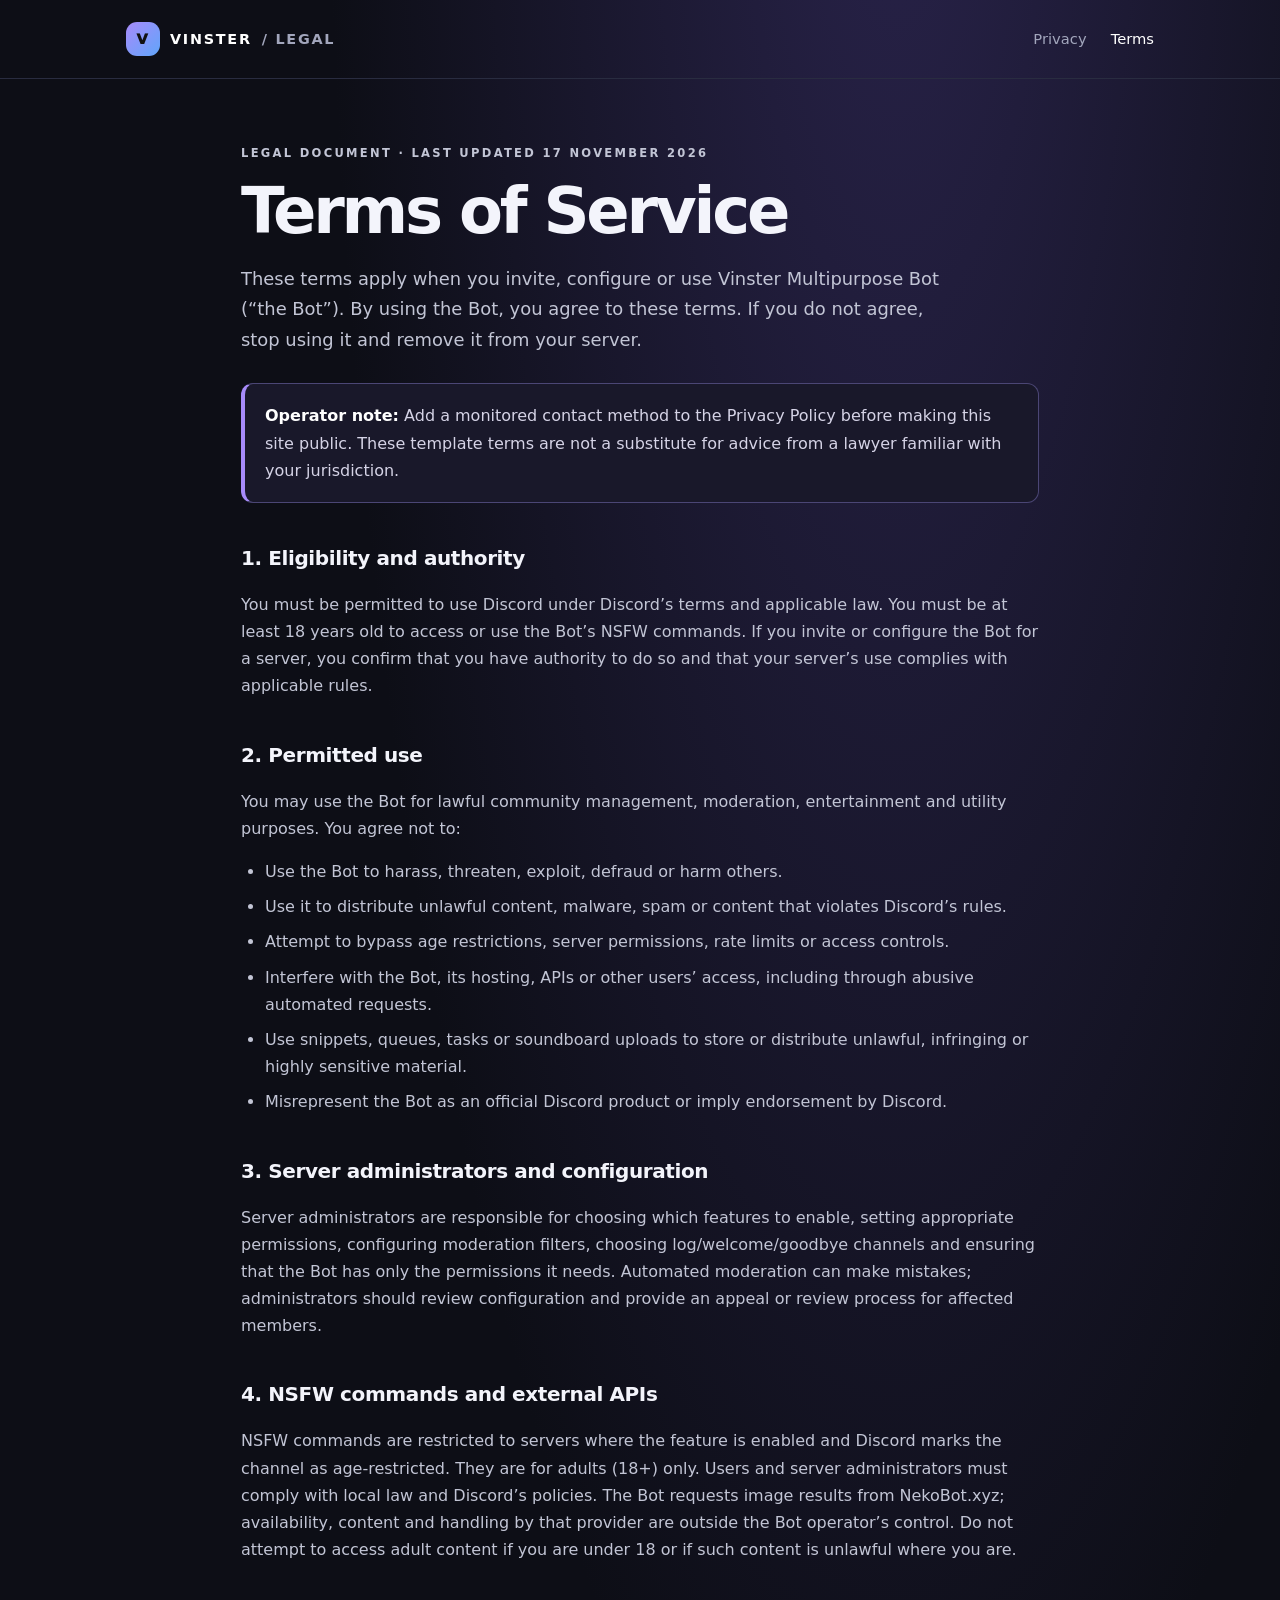
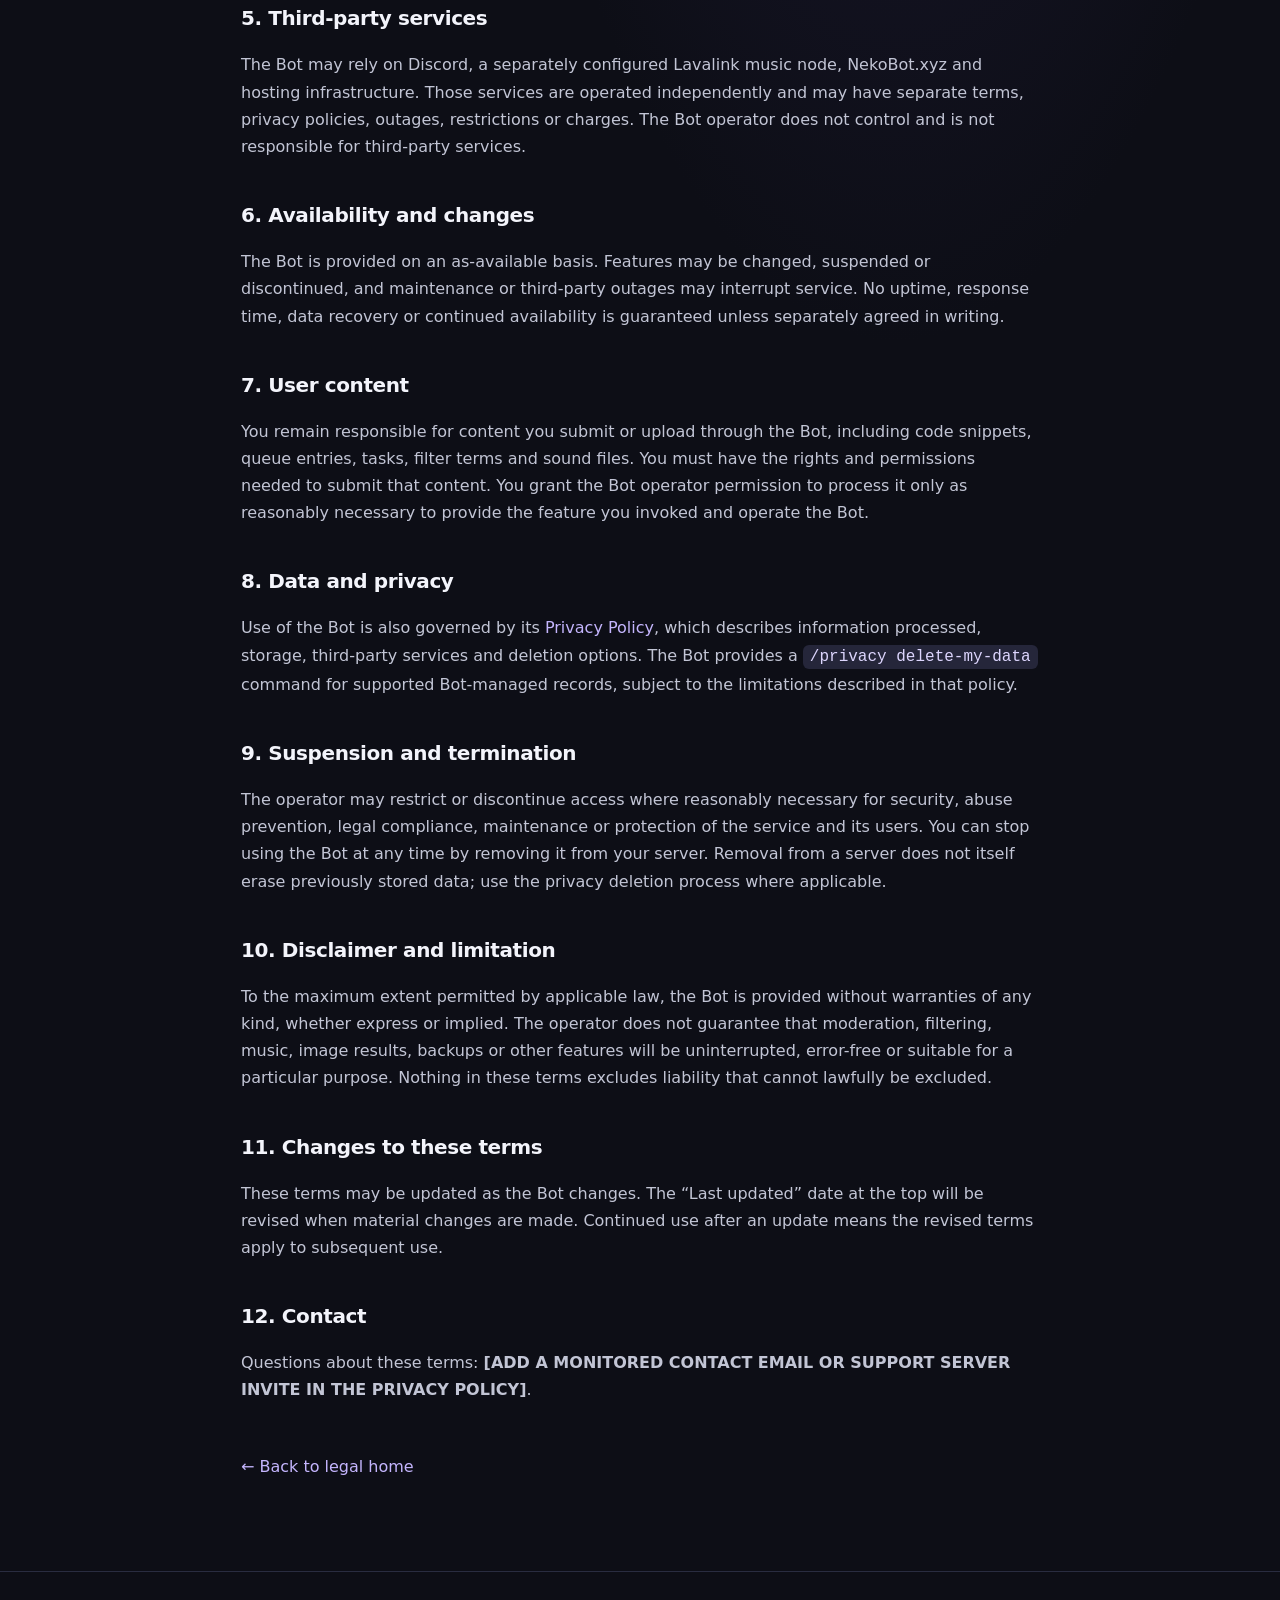
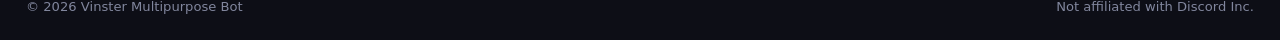
==== terms.html @ ea8d3229 "Add files via upload" ====
<!doctype html><html lang="en"><head><meta charset="utf-8"><meta name="viewport" content="width=device-width,initial-scale=1"><meta name="theme-color" content="#10111b"><title>Terms of Service — Vinster Multipurpose Bot</title><link rel="stylesheet" href="styles.css"></head><body>
<header class="top"><nav><a class="brand" href="index.html"><span class="mark">V</span> VINSTER <span class="muted">/ LEGAL</span></a><div class="navlinks"><a href="privacy.html">Privacy</a><a class="active" href="terms.html">Terms</a></div></nav></header>
<main class="document"><p class="eyebrow">LEGAL DOCUMENT · LAST UPDATED 17 NOVEMBER 2026</p><h1>Terms of Service</h1><p class="lead">These terms apply when you invite, configure or use Vinster Multipurpose Bot (“the Bot”). By using the Bot, you agree to these terms. If you do not agree, stop using it and remove it from your server.</p>
<div class="notice"><strong>Operator note:</strong> Add a monitored contact method to the Privacy Policy before making this site public. These template terms are not a substitute for advice from a lawyer familiar with your jurisdiction.</div>
<h2>1. Eligibility and authority</h2><p>You must be permitted to use Discord under Discord’s terms and applicable law. You must be at least 18 years old to access or use the Bot’s NSFW commands. If you invite or configure the Bot for a server, you confirm that you have authority to do so and that your server’s use complies with applicable rules.</p>
<h2>2. Permitted use</h2><p>You may use the Bot for lawful community management, moderation, entertainment and utility purposes. You agree not to:</p><ul><li>Use the Bot to harass, threaten, exploit, defraud or harm others.</li><li>Use it to distribute unlawful content, malware, spam or content that violates Discord’s rules.</li><li>Attempt to bypass age restrictions, server permissions, rate limits or access controls.</li><li>Interfere with the Bot, its hosting, APIs or other users’ access, including through abusive automated requests.</li><li>Use snippets, queues, tasks or soundboard uploads to store or distribute unlawful, infringing or highly sensitive material.</li><li>Misrepresent the Bot as an official Discord product or imply endorsement by Discord.</li></ul>
<h2>3. Server administrators and configuration</h2><p>Server administrators are responsible for choosing which features to enable, setting appropriate permissions, configuring moderation filters, choosing log/welcome/goodbye channels and ensuring that the Bot has only the permissions it needs. Automated moderation can make mistakes; administrators should review configuration and provide an appeal or review process for affected members.</p>
<h2>4. NSFW commands and external APIs</h2><p>NSFW commands are restricted to servers where the feature is enabled and Discord marks the channel as age-restricted. They are for adults (18+) only. Users and server administrators must comply with local law and Discord’s policies. The Bot requests image results from NekoBot.xyz; availability, content and handling by that provider are outside the Bot operator’s control. Do not attempt to access adult content if you are under 18 or if such content is unlawful where you are.</p>
<h2>5. Third-party services</h2><p>The Bot may rely on Discord, a separately configured Lavalink music node, NekoBot.xyz and hosting infrastructure. Those services are operated independently and may have separate terms, privacy policies, outages, restrictions or charges. The Bot operator does not control and is not responsible for third-party services.</p>
<h2>6. Availability and changes</h2><p>The Bot is provided on an as-available basis. Features may be changed, suspended or discontinued, and maintenance or third-party outages may interrupt service. No uptime, response time, data recovery or continued availability is guaranteed unless separately agreed in writing.</p>
<h2>7. User content</h2><p>You remain responsible for content you submit or upload through the Bot, including code snippets, queue entries, tasks, filter terms and sound files. You must have the rights and permissions needed to submit that content. You grant the Bot operator permission to process it only as reasonably necessary to provide the feature you invoked and operate the Bot.</p>
<h2>8. Data and privacy</h2><p>Use of the Bot is also governed by its <a href="privacy.html">Privacy Policy</a>, which describes information processed, storage, third-party services and deletion options. The Bot provides a <code>/privacy delete-my-data</code> command for supported Bot-managed records, subject to the limitations described in that policy.</p>
<h2>9. Suspension and termination</h2><p>The operator may restrict or discontinue access where reasonably necessary for security, abuse prevention, legal compliance, maintenance or protection of the service and its users. You can stop using the Bot at any time by removing it from your server. Removal from a server does not itself erase previously stored data; use the privacy deletion process where applicable.</p>
<h2>10. Disclaimer and limitation</h2><p>To the maximum extent permitted by applicable law, the Bot is provided without warranties of any kind, whether express or implied. The operator does not guarantee that moderation, filtering, music, image results, backups or other features will be uninterrupted, error-free or suitable for a particular purpose. Nothing in these terms excludes liability that cannot lawfully be excluded.</p>
<h2>11. Changes to these terms</h2><p>These terms may be updated as the Bot changes. The “Last updated” date at the top will be revised when material changes are made. Continued use after an update means the revised terms apply to subsequent use.</p>
<h2>12. Contact</h2><p>Questions about these terms: <strong>[ADD A MONITORED CONTACT EMAIL OR SUPPORT SERVER INVITE IN THE PRIVACY POLICY]</strong>.</p>
<p class="back"><a href="index.html">← Back to legal home</a></p></main><footer><span>© 2026 Vinster Multipurpose Bot</span><span>Not affiliated with Discord Inc.</span></footer></body></html>
---- styles.css ----
:root{color-scheme:dark;--bg:#0d0e16;--panel:#151725;--line:#292c40;--text:#f3f4fb;--muted:#a2a6bc;--accent:#a78bfa;--accent2:#60a5fa}*{box-sizing:border-box}body{margin:0;background:radial-gradient(ellipse at 70% -10%,#29234b 0,transparent 45%),var(--bg);color:var(--text);font:16px/1.7 Inter,ui-sans-serif,system-ui,-apple-system,Segoe UI,sans-serif}a{color:#c4b5fd;text-decoration:none}a:hover{color:#fff}nav{max-width:1080px;margin:auto;padding:22px 26px;display:flex;align-items:center;justify-content:space-between}.brand{font-weight:900;letter-spacing:.12em;color:#fff;font-size:.9rem;display:flex;align-items:center;gap:10px}.mark{display:grid;place-items:center;width:34px;height:34px;border-radius:11px;background:linear-gradient(135deg,var(--accent),var(--accent2));color:#111;font-weight:950}.muted{color:var(--muted)}.navlinks{display:flex;gap:24px;font-size:.92rem}.navlinks a{color:var(--muted)}.navlinks a:hover,.navlinks .active{color:#fff}.hero{min-height:490px;border-bottom:1px solid var(--line)}.hero-content{max-width:1080px;margin:0 auto;padding:85px 26px 100px}.eyebrow{font-size:.72rem;font-weight:800;letter-spacing:.2em;color:var(--accent);text-transform:uppercase}.hero h1{font-size:clamp(3rem,7vw,5.7rem);line-height:1.02;letter-spacing:-.06em;margin:18px 0}.hero h1 span{background:linear-gradient(90deg,#c4b5fd,#7dd3fc);background-clip:text;color:transparent}.lead{font-size:1.12rem;color:#b9bdd0;max-width:720px}.actions{display:flex;gap:12px;flex-wrap:wrap;margin-top:30px}.button{padding:12px 18px;border-radius:12px;font-weight:750}.primary{background:linear-gradient(110deg,#a78bfa,#60a5fa);color:#111}.secondary{border:1px solid #454861;color:#f3f4fb}.cards{max-width:1080px;margin:55px auto 90px;padding:0 26px;display:grid;grid-template-columns:repeat(2,minmax(0,1fr));gap:18px}.card{padding:28px;border:1px solid var(--line);border-radius:20px;background:linear-gradient(145deg,#191b2c,#121420);color:var(--text);transition:transform .2s,border-color .2s}.card:hover{transform:translateY(-3px);border-color:#7770b8}.icon{font-size:2rem;color:var(--accent)}.card h2{margin:10px 0 4px}.card p{color:var(--muted);min-height:76px}.card span{font-weight:750;color:#c4b5fd}.top{border-bottom:1px solid var(--line)}.document{max-width:850px;margin:65px auto 90px;padding:0 26px}.document h1{font-size:clamp(2.5rem,6vw,4rem);letter-spacing:-.05em;line-height:1.1;margin:12px 0 18px}.document h2{font-size:1.25rem;margin:38px 0 8px;letter-spacing:-.02em}.document p,.document li{color:#c2c5d5}.document ul{padding-left:24px}.document li{margin:8px 0}.notice{margin:28px 0;padding:18px 20px;border:1px solid #4b4675;border-left:4px solid var(--accent);border-radius:12px;background:#19182a;color:#d5d3e6}.notice strong{color:#fff}.document code{background:#25263a;padding:3px 7px;border-radius:6px;color:#ddd6fe}.back{margin-top:50px}footer{border-top:1px solid var(--line);padding:24px 26px;display:flex;justify-content:space-between;gap:12px;flex-wrap:wrap;color:#81869d;font-size:.82rem;max-width:100%} @media(max-width:650px){.cards{grid-template-columns:1fr}.hero-content{padding-top:65px}.card p{min-height:0}.navlinks{gap:14px}}
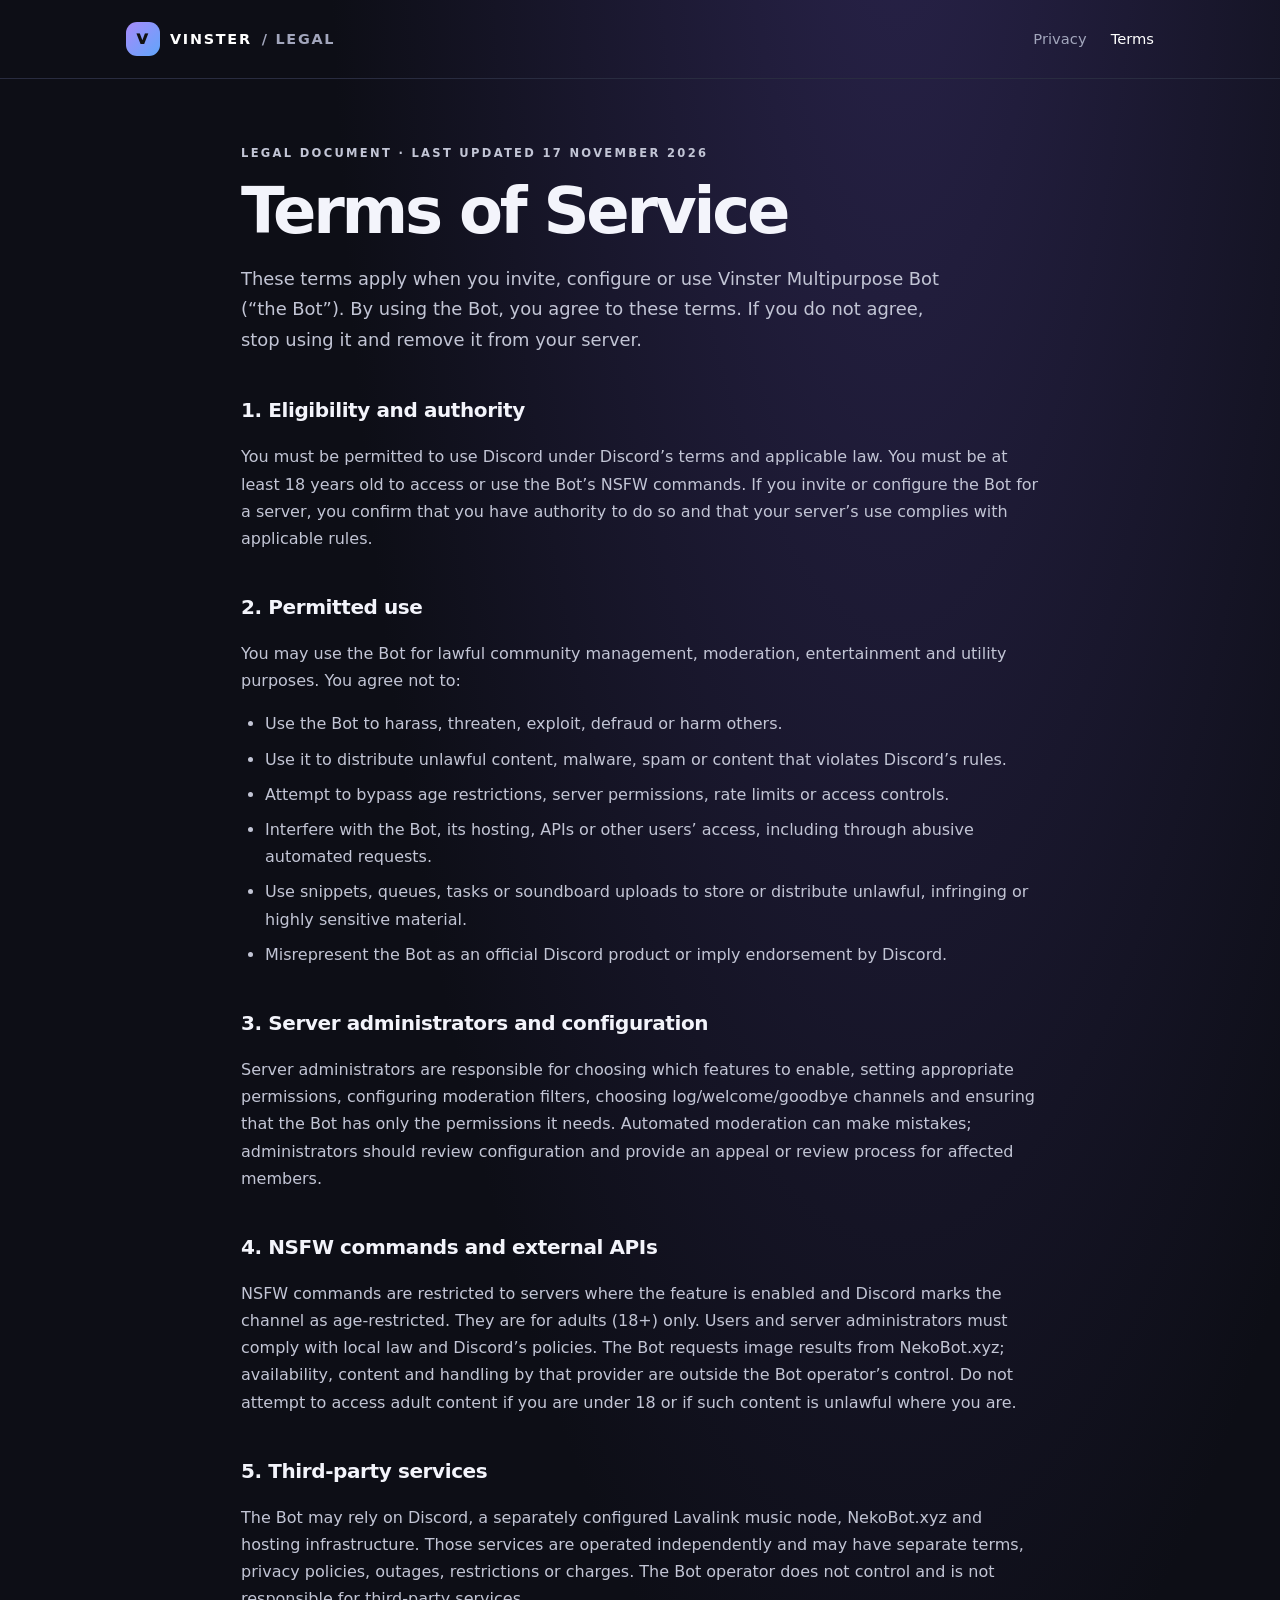
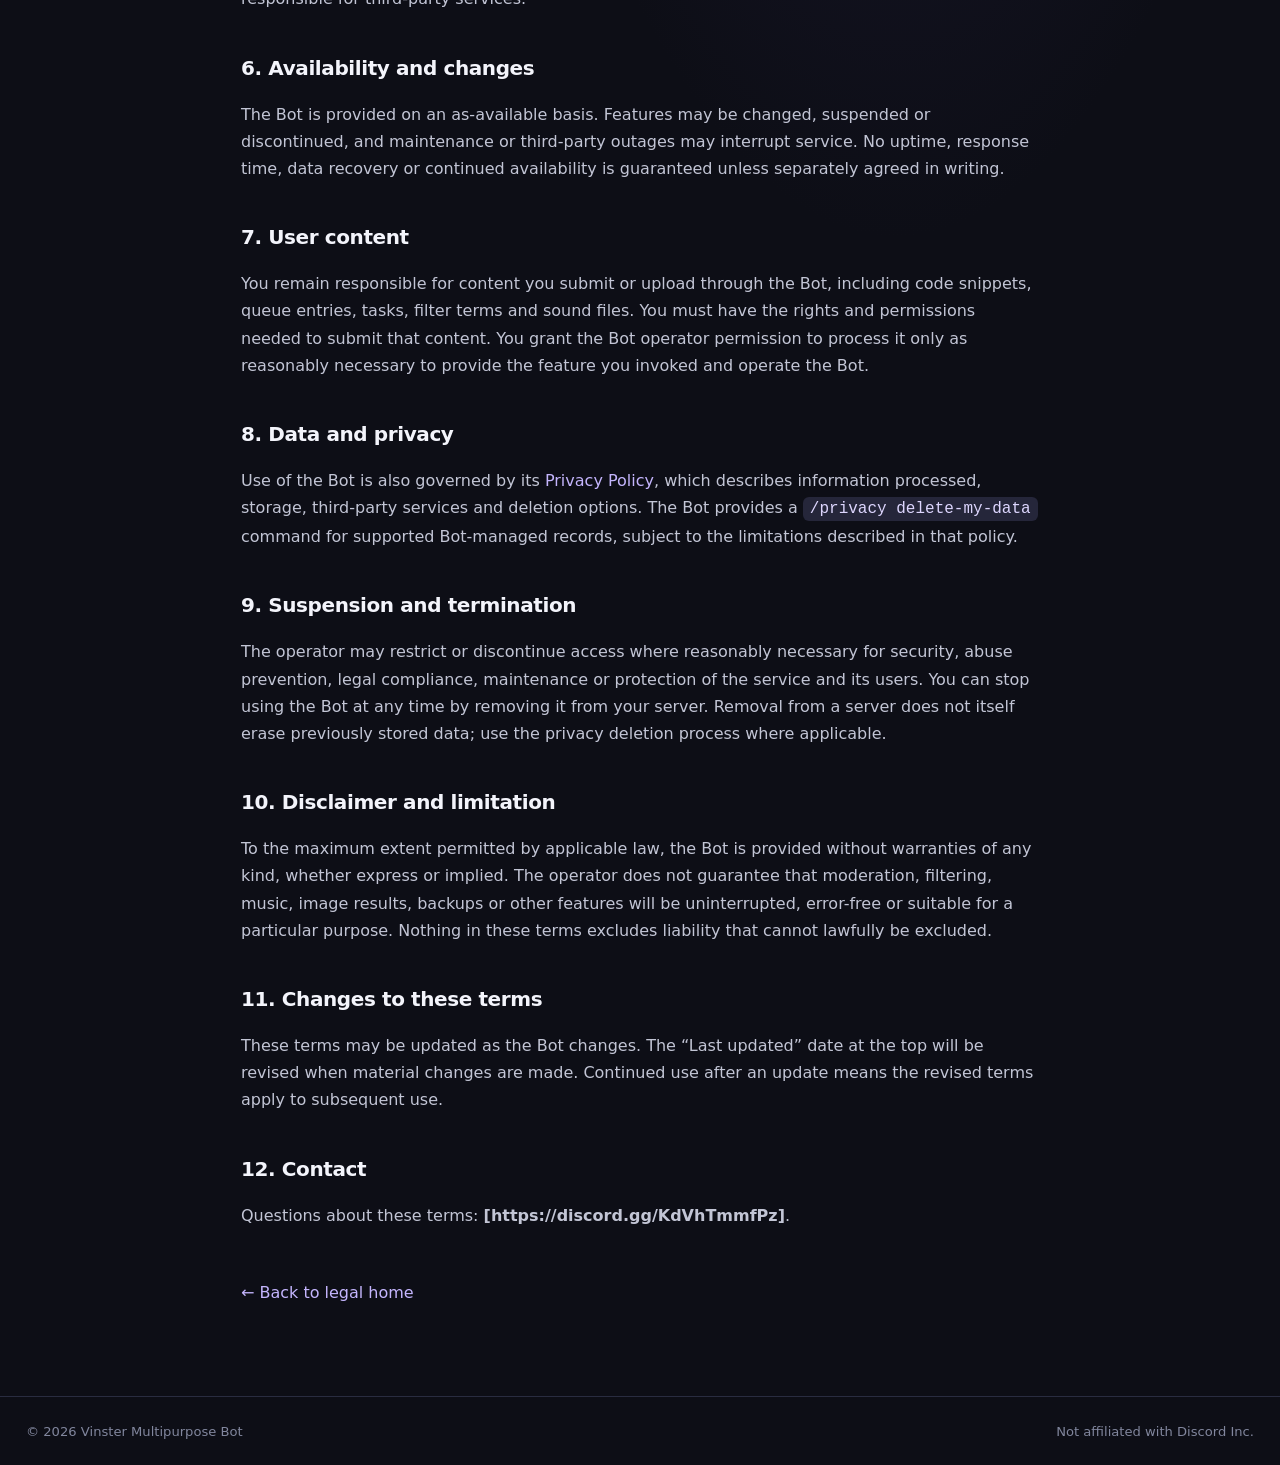
==== commit e217e7dd: "Revise contact details in terms.html Updated contact information in the Terms of Service." ====
--- a/terms.html
+++ b/terms.html
@@ -1,7 +1,7 @@
 <!doctype html><html lang="en"><head><meta charset="utf-8"><meta name="viewport" content="width=device-width,initial-scale=1"><meta name="theme-color" content="#10111b"><title>Terms of Service — Vinster Multipurpose Bot</title><link rel="stylesheet" href="styles.css"></head><body>
 <header class="top"><nav><a class="brand" href="index.html"><span class="mark">V</span> VINSTER <span class="muted">/ LEGAL</span></a><div class="navlinks"><a href="privacy.html">Privacy</a><a class="active" href="terms.html">Terms</a></div></nav></header>
 <main class="document"><p class="eyebrow">LEGAL DOCUMENT · LAST UPDATED 17 NOVEMBER 2026</p><h1>Terms of Service</h1><p class="lead">These terms apply when you invite, configure or use Vinster Multipurpose Bot (“the Bot”). By using the Bot, you agree to these terms. If you do not agree, stop using it and remove it from your server.</p>
-<div class="notice"><strong>Operator note:</strong> Add a monitored contact method to the Privacy Policy before making this site public. These template terms are not a substitute for advice from a lawyer familiar with your jurisdiction.</div>
+  
 <h2>1. Eligibility and authority</h2><p>You must be permitted to use Discord under Discord’s terms and applicable law. You must be at least 18 years old to access or use the Bot’s NSFW commands. If you invite or configure the Bot for a server, you confirm that you have authority to do so and that your server’s use complies with applicable rules.</p>
 <h2>2. Permitted use</h2><p>You may use the Bot for lawful community management, moderation, entertainment and utility purposes. You agree not to:</p><ul><li>Use the Bot to harass, threaten, exploit, defraud or harm others.</li><li>Use it to distribute unlawful content, malware, spam or content that violates Discord’s rules.</li><li>Attempt to bypass age restrictions, server permissions, rate limits or access controls.</li><li>Interfere with the Bot, its hosting, APIs or other users’ access, including through abusive automated requests.</li><li>Use snippets, queues, tasks or soundboard uploads to store or distribute unlawful, infringing or highly sensitive material.</li><li>Misrepresent the Bot as an official Discord product or imply endorsement by Discord.</li></ul>
 <h2>3. Server administrators and configuration</h2><p>Server administrators are responsible for choosing which features to enable, setting appropriate permissions, configuring moderation filters, choosing log/welcome/goodbye channels and ensuring that the Bot has only the permissions it needs. Automated moderation can make mistakes; administrators should review configuration and provide an appeal or review process for affected members.</p>
@@ -13,5 +13,5 @@
 <h2>9. Suspension and termination</h2><p>The operator may restrict or discontinue access where reasonably necessary for security, abuse prevention, legal compliance, maintenance or protection of the service and its users. You can stop using the Bot at any time by removing it from your server. Removal from a server does not itself erase previously stored data; use the privacy deletion process where applicable.</p>
 <h2>10. Disclaimer and limitation</h2><p>To the maximum extent permitted by applicable law, the Bot is provided without warranties of any kind, whether express or implied. The operator does not guarantee that moderation, filtering, music, image results, backups or other features will be uninterrupted, error-free or suitable for a particular purpose. Nothing in these terms excludes liability that cannot lawfully be excluded.</p>
 <h2>11. Changes to these terms</h2><p>These terms may be updated as the Bot changes. The “Last updated” date at the top will be revised when material changes are made. Continued use after an update means the revised terms apply to subsequent use.</p>
-<h2>12. Contact</h2><p>Questions about these terms: <strong>[ADD A MONITORED CONTACT EMAIL OR SUPPORT SERVER INVITE IN THE PRIVACY POLICY]</strong>.</p>
+<h2>12. Contact</h2><p>Questions about these terms: <strong>[https://discord.gg/KdVhTmmfPz]</strong>.</p>
 <p class="back"><a href="index.html">← Back to legal home</a></p></main><footer><span>© 2026 Vinster Multipurpose Bot</span><span>Not affiliated with Discord Inc.</span></footer></body></html>
